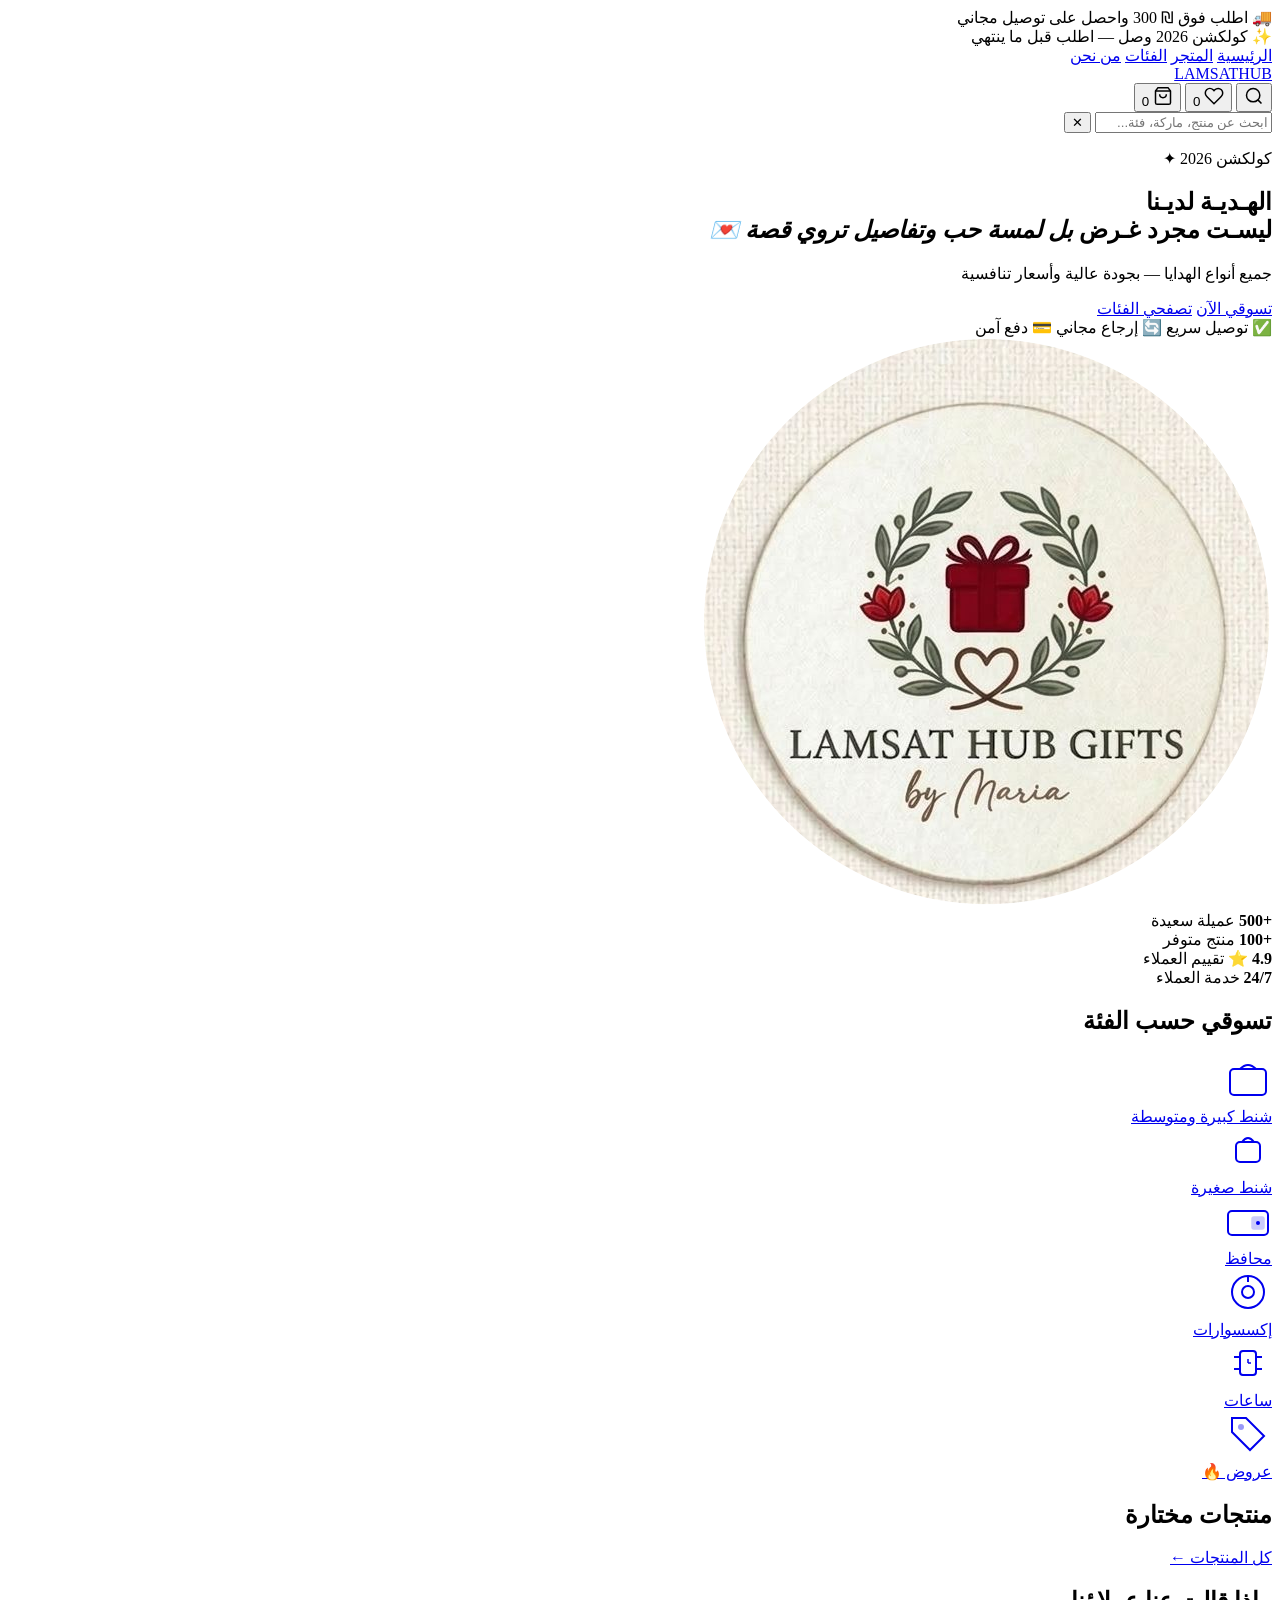
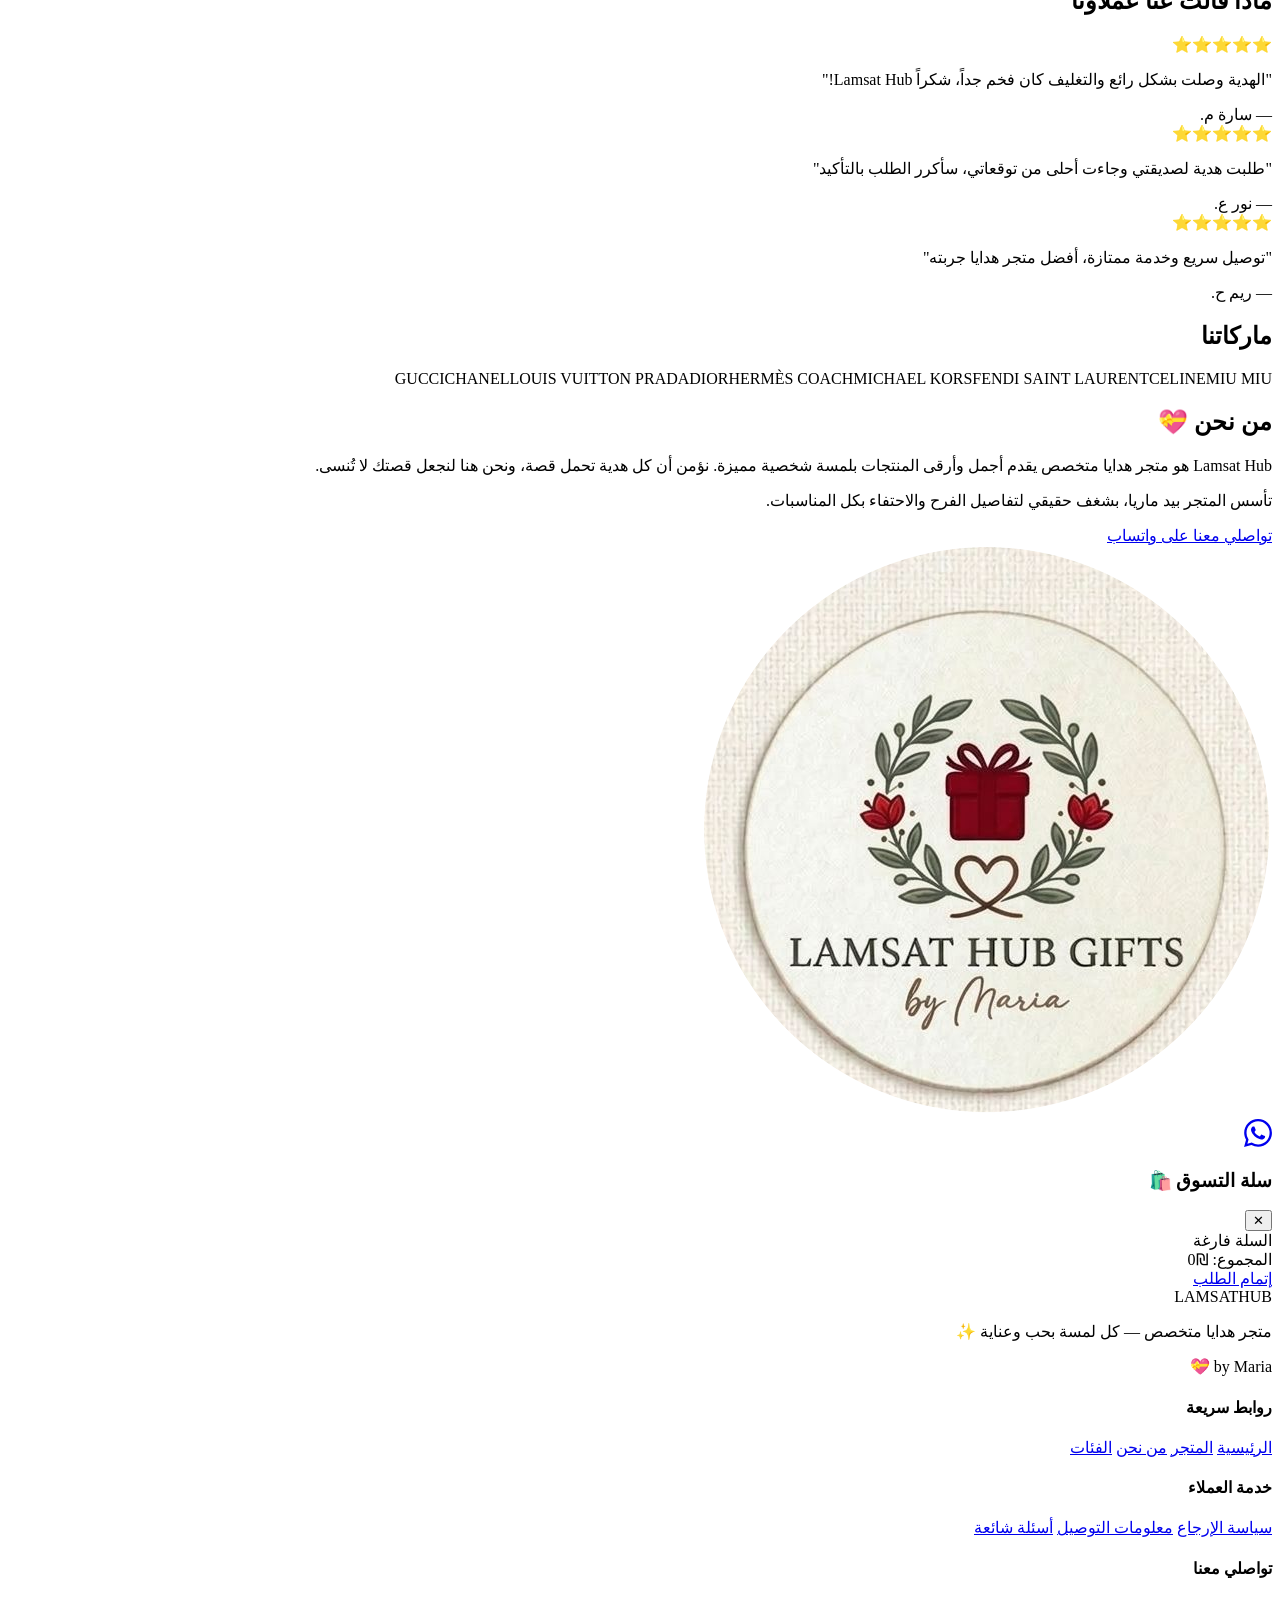
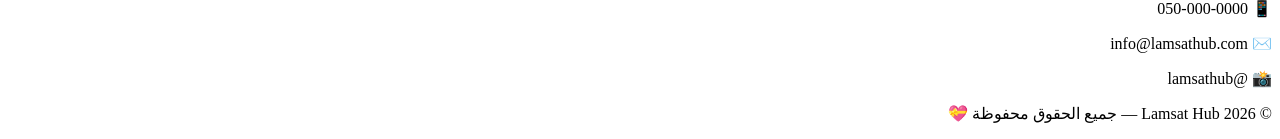
==== index.html @ 4d09ef7d "Add files via upload" ====
<!DOCTYPE html>
<html lang="ar" dir="rtl">
<head>
  <!-- ===== הגדרות בסיסיות ===== -->
  <meta charset="UTF-8" />
  <meta name="viewport" content="width=device-width, initial-scale=1.0"/>
  <title>Lamsat Hub — كل تفاصيل السعادة</title>

  <!-- ===== קישור לקובץ העיצוב הראשי ===== -->
  <link rel="stylesheet" href="css/style.css"/>

  <!-- ===== פונטים מגוגל: Cairo לערבית + Playfair Display לכותרות ===== -->
  <link rel="preconnect" href="https://fonts.googleapis.com"/>
  <link href="https://fonts.googleapis.com/css2?family=Playfair+Display:ital,wght@0,400;0,700;1,400&family=Cairo:wght@400;500;600;700;800&display=swap" rel="stylesheet"/>
</head>
<body>

<!-- ===== סרט הודעה עליון — מתחלף כל כמה שניות ===== -->
<div class="top_offer_bar" id="offerBar">
  <span id="offerText">🚚 اطلب فوق <bdi>300 ₪</bdi> واحصل على توصيل مجاني</span>
</div>

<!-- ===== כותרת עליונה נדבקת — נשארת למעלה בגלילה ===== -->
<header class="header">

  <!-- ===== סרט אדום תחת ה-top_offer_bar עם הודעה שיווקית ===== -->
  <div class="header-top">
    <span>✨ كولكشن 2026 وصل — اطلب قبل ما ينتهي</span>
  </div>

  <!-- ===== ניווט ראשי ===== -->
  <nav class="navbar">

    <!-- ===== קישורי ניווט — ימין ===== -->
    <div class="nav-right">
      <a href="#" class="nav-link">الرئيسية</a>
      <a href="pages/shop.html" class="nav-link">المتجر</a>
      <a href="#categories" class="nav-link">الفئات</a>
      <a href="#about" class="nav-link">من نحن</a>
    </div>

    <!-- ===== לוגו מרכזי ===== -->
    <div class="logo">
      <a href="index.html">LAMSAT<span>HUB</span></a>
    </div>

    <!-- ===== אייקונים — שמאל: חיפוש, מועדפים, עגלה ===== -->
    <div class="nav-left">

      <!-- כפתור חיפוש -->
      <button class="icon-btn" id="searchBtn" title="بحث">
        <svg width="20" height="20" fill="none" stroke="currentColor" stroke-width="1.8" viewBox="0 0 24 24">
          <circle cx="11" cy="11" r="8"/>
          <path d="m21 21-4.35-4.35"/>
        </svg>
      </button>

      <!-- כפתור מועדפים + תגית מספר -->
      <button class="icon-btn" id="wishlistBtn" title="المفضلة">
        <svg width="20" height="20" fill="none" stroke="currentColor" stroke-width="1.8" viewBox="0 0 24 24">
          <path d="M20.84 4.61a5.5 5.5 0 0 0-7.78 0L12 5.67l-1.06-1.06a5.5 5.5 0 0 0-7.78 7.78l1.06 1.06L12 21.23l7.78-7.78 1.06-1.06a5.5 5.5 0 0 0 0-7.78z"/>
        </svg>
        <span class="badge" id="wishlistCount">0</span>
      </button>

      <!-- כפתור עגלה + תגית מספר פריטים -->
      <button class="icon-btn" id="cartBtn" title="سلة التسوق">
        <svg width="20" height="20" fill="none" stroke="currentColor" stroke-width="1.8" viewBox="0 0 24 24">
          <path d="M6 2 3 6v14a2 2 0 0 0 2 2h14a2 2 0 0 0 2-2V6l-3-4z"/>
          <line x1="3" y1="6" x2="21" y2="6"/>
          <path d="M16 10a4 4 0 0 1-8 0"/>
        </svg>
        <span class="badge" id="cartCount">0</span>
      </button>
    </div>
  </nav>

  <!-- ===== שורת חיפוש — נפתחת בלחיצה על האייקון ===== -->
  <div class="search-bar" id="searchBar">
    <input type="text" placeholder="ابحث عن منتج، ماركة، فئة..." id="searchInput"/>
    <button id="searchClose">✕</button>
  </div>

</header>

<!-- ===== סקשן Hero — הבאנר הגדול בדף הבית ===== -->
<section class="hero">

  <!-- ===== רקע גרדיאנט דקורטיבי ===== -->
  <div class="hero-bg"></div>

  <!-- ===== תוכן טקסטואלי בצד ימין ===== -->
  <div class="hero-content">

    <!-- תת-כותרת קטנה מעל ===== -->
    <p class="hero-sub">كولكشن 2026 ✦</p>

    <!-- ===== כותרת ראשית גדולה ===== -->
    <h1 class="hero-title">
      الهـديـة لديـنا<br/>ليسـت مجرد غـرض
      <em>بل لمسة حب وتفاصيل تروي قصة 💌</em>
    </h1>

    <!-- ===== תיאור קצר ===== -->
    <p class="hero-desc">جميع أنواع الهدايا — بجودة عالية وأسعار تنافسية</p>

    <!-- ===== כפתורי פעולה ===== -->
    <div class="hero-btns">
      <a href="pages/shop.html" class="btn-primary">تسوقي الآن</a>
      <a href="#categories" class="btn-ghost">تصفحي الفئات</a>
    </div>

    <!-- ===== תגיות אמון מתחת לכפתורים ===== -->
    <div class="hero-trust">
      <span>✅ توصيل سريع</span>
      <span>🔄 إرجاع مجاني</span>
      <span>💳 دفع آمن</span>
    </div>
  </div>

  <!-- ===== תמונת לוגו בצד שמאל ===== -->
  <div class="hero-image">
    <div class="hero-img-placeholder">
      <!-- תמונת הלוגו — שים את הקובץ lamsat.jpg בתיקיית הבסיס -->
      <img src="lamsat.jpg" alt="Lamsat Hub Gifts" class="hero-logo-img"
           onerror="this.style.display='none'; this.nextElementSibling.style.display='flex'"/>
      <!-- גיבוי אם התמונה לא נמצאת -->
      <div class="hero-logo-fallback" style="display:none">
        <span>💝</span>
        <p>LAMSAT HUB</p>
      </div>
    </div>
  </div>

</section>

<!-- ===== סקשן סטטיסטיקות / אמון ===== -->
<section class="stats-bar">
  <div class="container">
    <div class="stats-grid">
      <div class="stat-item">
        <strong>+500</strong>
        <span>عميلة سعيدة</span>
      </div>
      <div class="stat-item">
        <strong>+100</strong>
        <span>منتج متوفر</span>
      </div>
      <div class="stat-item">
        <strong>4.9 ⭐</strong>
        <span>تقييم العملاء</span>
      </div>
      <div class="stat-item">
        <strong>24/7</strong>
        <span>خدمة العملاء</span>
      </div>
    </div>
  </div>
</section>

<!-- ===== סקשן קטגוריות ===== -->
<section class="categories" id="categories">
  <div class="container">
    <h2 class="section-title">تسوقي حسب الفئة</h2>
    <div class="categories-grid">

      <!-- קטגוריה: תיקים גדולים -->
      <a href="pages/shop.html?cat=big" class="cat-card">
        <div class="cat-icon">
          <svg width="48" height="48" fill="none" viewBox="0 0 48 48">
            <rect x="6" y="14" width="36" height="26" rx="4" stroke="currentColor" stroke-width="2"/>
            <path d="M16 14 Q24 6 32 14" stroke="currentColor" stroke-width="2" fill="none"/>
          </svg>
        </div>
        <span>شنط كبيرة ومتوسطة</span>
      </a>

      <!-- קטגוריה: תיקים קטנים -->
      <a href="pages/shop.html?cat=small" class="cat-card">
        <div class="cat-icon">
          <svg width="48" height="48" fill="none" viewBox="0 0 48 48">
            <rect x="12" y="16" width="24" height="20" rx="4" stroke="currentColor" stroke-width="2"/>
            <path d="M18 16 Q24 8 30 16" stroke="currentColor" stroke-width="2" fill="none"/>
          </svg>
        </div>
        <span>شنط صغيرة</span>
      </a>

      <!-- קטגוריה: ארנקים -->
      <a href="pages/shop.html?cat=wallet" class="cat-card">
        <div class="cat-icon">
          <svg width="48" height="48" fill="none" viewBox="0 0 48 48">
            <rect x="4" y="14" width="40" height="24" rx="4" stroke="currentColor" stroke-width="2"/>
            <rect x="28" y="20" width="12" height="12" rx="2" fill="currentColor" opacity="0.2" stroke="currentColor" stroke-width="1.5"/>
            <circle cx="34" cy="26" r="2" fill="currentColor"/>
          </svg>
        </div>
        <span>محافظ</span>
      </a>

      <!-- קטגוריה: אביזרים -->
      <a href="pages/shop.html?cat=accessories" class="cat-card">
        <div class="cat-icon">
          <svg width="48" height="48" fill="none" viewBox="0 0 48 48">
            <circle cx="24" cy="24" r="16" stroke="currentColor" stroke-width="2"/>
            <circle cx="24" cy="24" r="6" stroke="currentColor" stroke-width="2"/>
            <line x1="24" y1="8" x2="24" y2="14" stroke="currentColor" stroke-width="2"/>
          </svg>
        </div>
        <span>إكسسوارات</span>
      </a>

      <!-- קטגוריה: שעונים -->
      <a href="pages/shop.html?cat=watches" class="cat-card">
        <div class="cat-icon">
          <svg width="48" height="48" fill="none" viewBox="0 0 48 48">
            <rect x="16" y="12" width="16" height="24" rx="3" stroke="currentColor" stroke-width="2"/>
            <line x1="10" y1="18" x2="16" y2="18" stroke="currentColor" stroke-width="2"/>
            <line x1="10" y1="30" x2="16" y2="30" stroke="currentColor" stroke-width="2"/>
            <line x1="32" y1="18" x2="38" y2="18" stroke="currentColor" stroke-width="2"/>
            <line x1="32" y1="30" x2="38" y2="30" stroke="currentColor" stroke-width="2"/>
            <line x1="24" y1="20" x2="24" y2="24" stroke="currentColor" stroke-width="1.5"/>
            <line x1="24" y1="24" x2="27" y2="24" stroke="currentColor" stroke-width="1.5"/>
          </svg>
        </div>
        <span>ساعات</span>
      </a>

      <!-- קטגוריה: מבצעים — מודגשת בצבע שונה -->
      <a href="pages/shop.html?cat=sale" class="cat-card cat-sale">
        <div class="cat-icon">
          <svg width="48" height="48" fill="none" viewBox="0 0 48 48">
            <path d="M8 8h14l18 18-14 14L8 22V8z" stroke="currentColor" stroke-width="2"/>
            <circle cx="17" cy="17" r="3" fill="currentColor" opacity="0.4"/>
          </svg>
        </div>
        <span>عروض 🔥</span>
      </a>

    </div>
  </div>
</section>

<!-- ===== סקשן מוצרים נבחרים — נטען דינמית מ-js/data.js ===== -->
<section class="featured" id="featured">
  <div class="container">
    <div class="section-header">
      <h2 class="section-title">منتجات مختارة</h2>
      <a href="pages/shop.html" class="see-all">كل المنتجات ←</a>
    </div>
    <!-- ===== הגריד מתמלא אוטומטית מ-main.js ===== -->
    <div class="products-grid" id="featuredGrid"></div>
  </div>
</section>

<!-- ===== סקשן המלצות לקוחות ===== -->
<section class="testimonials">
  <div class="container">
    <h2 class="section-title">ماذا قالت عنا عملاؤنا</h2>
    <div class="testimonials-grid">

      <div class="testimonial-card">
        <div class="stars">⭐⭐⭐⭐⭐</div>
        <p>"الهدية وصلت بشكل رائع والتغليف كان فخم جداً، شكراً Lamsat Hub!"</p>
        <span class="reviewer">— سارة م.</span>
      </div>

      <div class="testimonial-card">
        <div class="stars">⭐⭐⭐⭐⭐</div>
        <p>"طلبت هدية لصديقتي وجاءت أحلى من توقعاتي، سأكرر الطلب بالتأكيد"</p>
        <span class="reviewer">— نور ع.</span>
      </div>

      <div class="testimonial-card">
        <div class="stars">⭐⭐⭐⭐⭐</div>
        <p>"توصيل سريع وخدمة ممتازة، أفضل متجر هدايا جربته"</p>
        <span class="reviewer">— ريم ح.</span>
      </div>

    </div>
  </div>
</section>

<!-- ===== סקשן מותגים — גלילה אוטומטית ===== -->
<section class="brands" id="brands">
  <div class="container">
    <h2 class="section-title">ماركاتنا</h2>
  </div>
  <!-- ===== הרצועה נגללת אוטומטית — מוכפלת ב-JS ===== -->
  <div class="brands-scroll">
    <span>GUCCI</span><span>CHANEL</span><span>LOUIS VUITTON</span>
    <span>PRADA</span><span>DIOR</span><span>HERMÈS</span>
    <span>COACH</span><span>MICHAEL KORS</span><span>FENDI</span>
    <span>SAINT LAURENT</span><span>CELINE</span><span>MIU MIU</span>
  </div>
</section>

<!-- ===== סקשן "מי אנחנו" ===== -->
<section class="about-strip" id="about">
  <div class="container">
    <div class="about-inner">
      <div class="about-text">
        <h2>من نحن 💝</h2>
        <p>Lamsat Hub هو متجر هدايا متخصص يقدم أجمل وأرقى المنتجات بلمسة شخصية مميزة. نؤمن أن كل هدية تحمل قصة، ونحن هنا لنجعل قصتك لا تُنسى.</p>
        <p>تأسس المتجر بيد ماريا، بشغف حقيقي لتفاصيل الفرح والاحتفاء بكل المناسبات.</p>
        <a href="https://wa.me/+972509982232" class="btn-primary" target="_blank">تواصلي معنا على واتساب</a>
      </div>
      <div class="about-img">
        <div class="about-img-circle">
          <img src="lamsat.jpg" alt="Lamsat Hub"
               onerror="this.style.display='none'; this.parentElement.innerHTML='<span style=\'font-size:80px\'>💝</span>'"/>
        </div>
      </div>
    </div>
  </div>
</section>

<!-- ===== כפתור וואטסאפ צף — נראה בכל הדפים ===== -->
<a href="https://wa.me/972?text=مرحباً%20،%20أنا%20مهتمة%20بمنتجاتكم%20وأريد%20الاستفسار%20عن%20بعض%20التفاصيل%20💝"   class="whatsapp-float" target="_blank" title="تواصلي معنا">
  <svg width="28" height="28" viewBox="0 0 24 24" fill="currentColor">
    <path d="M17.472 14.382c-.297-.149-1.758-.867-2.03-.967-.273-.099-.471-.148-.67.15-.197.297-.767.966-.94 1.164-.173.199-.347.223-.644.075-.297-.15-1.255-.463-2.39-1.475-.883-.788-1.48-1.761-1.653-2.059-.173-.297-.018-.458.13-.606.134-.133.298-.347.446-.52.149-.174.198-.298.298-.497.099-.198.05-.371-.025-.52-.075-.149-.669-1.612-.916-2.207-.242-.579-.487-.5-.669-.51-.173-.008-.371-.01-.57-.01-.198 0-.52.074-.792.372-.272.297-1.04 1.016-1.04 2.479 0 1.462 1.065 2.875 1.213 3.074.149.198 2.096 3.2 5.077 4.487.709.306 1.262.489 1.694.625.712.227 1.36.195 1.871.118.571-.085 1.758-.719 2.006-1.413.248-.694.248-1.289.173-1.413-.074-.124-.272-.198-.57-.347m-5.421 7.403h-.004a9.87 9.87 0 0 1-5.031-1.378l-.361-.214-3.741.982.998-3.648-.235-.374a9.86 9.86 0 0 1-1.51-5.26c.001-5.45 4.436-9.884 9.888-9.884 2.64 0 5.122 1.03 6.988 2.898a9.825 9.825 0 0 1 2.893 6.994c-.003 5.45-4.437 9.884-9.885 9.884m8.413-18.297A11.815 11.815 0 0 0 12.05 0C5.495 0 .16 5.335.157 11.892c0 2.096.547 4.142 1.588 5.945L.057 24l6.305-1.654a11.882 11.882 0 0 0 5.683 1.448h.005c6.554 0 11.89-5.335 11.893-11.893a11.821 11.821 0 0 0-3.48-8.413Z"/>
  </svg>
</a>

<!-- ===== עגלת קניות — Sidebar מהצד השמאלי ===== -->
<div class="cart-overlay" id="cartOverlay"></div>
<aside class="cart-sidebar" id="cartSidebar">
  <div class="cart-header">
    <h3>سلة التسوق 🛍️</h3>
    <button id="cartClose">✕</button>
  </div>
  <div class="cart-items" id="cartItems">
    <div class="cart-empty">السلة فارغة</div>
  </div>
  <div class="cart-footer">
    <div class="cart-total">
      <span>المجموع:</span>
      <span id="cartTotal">₪0</span>
    </div>
    <a href="pages/checkout.html" class="btn-primary full-width" id="checkoutBtn">إتمام الطلب</a>
  </div>
</aside>

<!-- ===== פוטר — חלק תחתון של האתר ===== -->
<footer class="footer">
  <div class="container">
    <div class="footer-grid">

      <!-- עמודה 1: לוגו ותיאור -->
      <div>
        <div class="footer-logo">LAMSAT<span>HUB</span></div>
        <p>متجر هدايا متخصص — كل لمسة بحب وعناية ✨</p>
        <p style="margin-top:8px">by Maria 💝</p>
      </div>

      <!-- עמודה 2: ניווט -->
      <div>
        <h4>روابط سريعة</h4>
        <a href="index.html">الرئيسية</a>
        <a href="pages/shop.html">المتجر</a>
        <a href="#about">من نحن</a>
        <a href="#categories">الفئات</a>
      </div>

      <!-- עמודה 3: שירות לקוחות -->
      <div>
        <h4>خدمة العملاء</h4>
        <a href="#">سياسة الإرجاع</a>
        <a href="#">معلومات التوصيل</a>
        <a href="#">أسئلة شائعة</a>
      </div>

      <!-- עמודה 4: פרטי קשר -->
      <div>
        <h4>تواصلي معنا</h4>
        <p>📱 050-000-0000</p>
        <p>✉️ info@lamsathub.com</p>
        <p>📸 @lamsathub</p>
      </div>

    </div>

    <!-- שורה תחתונה של הפוטר -->
    <div class="footer-bottom">
      <p>© 2026 Lamsat Hub — جميع الحقوق محفوظة 💝</p>
    </div>
  </div>
</footer>

<!-- ===== קבצי JavaScript ===== -->
<script src="js/data.js"></script>   <!-- נתוני המוצרים -->
<script src="js/cart.js"></script>   <!-- לוגיקת העגלה -->
<script src="js/main.js"></script>   <!-- לוגיקת דף הבית -->

<!-- ===== סקריפט החלפת הודעות ב-top_offer_bar ===== -->
<script>
  // הודעות שיתחלפו כל 4 שניות בסרט העליון
  const offers = [
    '🚚 اطلب فوق <bdi>300 ₪</bdi> واحصل على توصيل مجاني',
    '🔄 إرجاع مجاني خلال 14 يوم',
    '💳 دفع آمن ومضمون 100%',
    '🎁 تغليف هدايا فاخر مجاني مع كل طلب'
  ];
  let offerIdx = 0;
  setInterval(() => {
    offerIdx = (offerIdx + 1) % offers.length;
    const el = document.getElementById('offerText');
    el.style.opacity = '0';
    setTimeout(() => {
      el.innerHTML = offers[offerIdx];
      el.style.opacity = '1';
    }, 300);
  }, 4000);
</script>

</body>
</html>
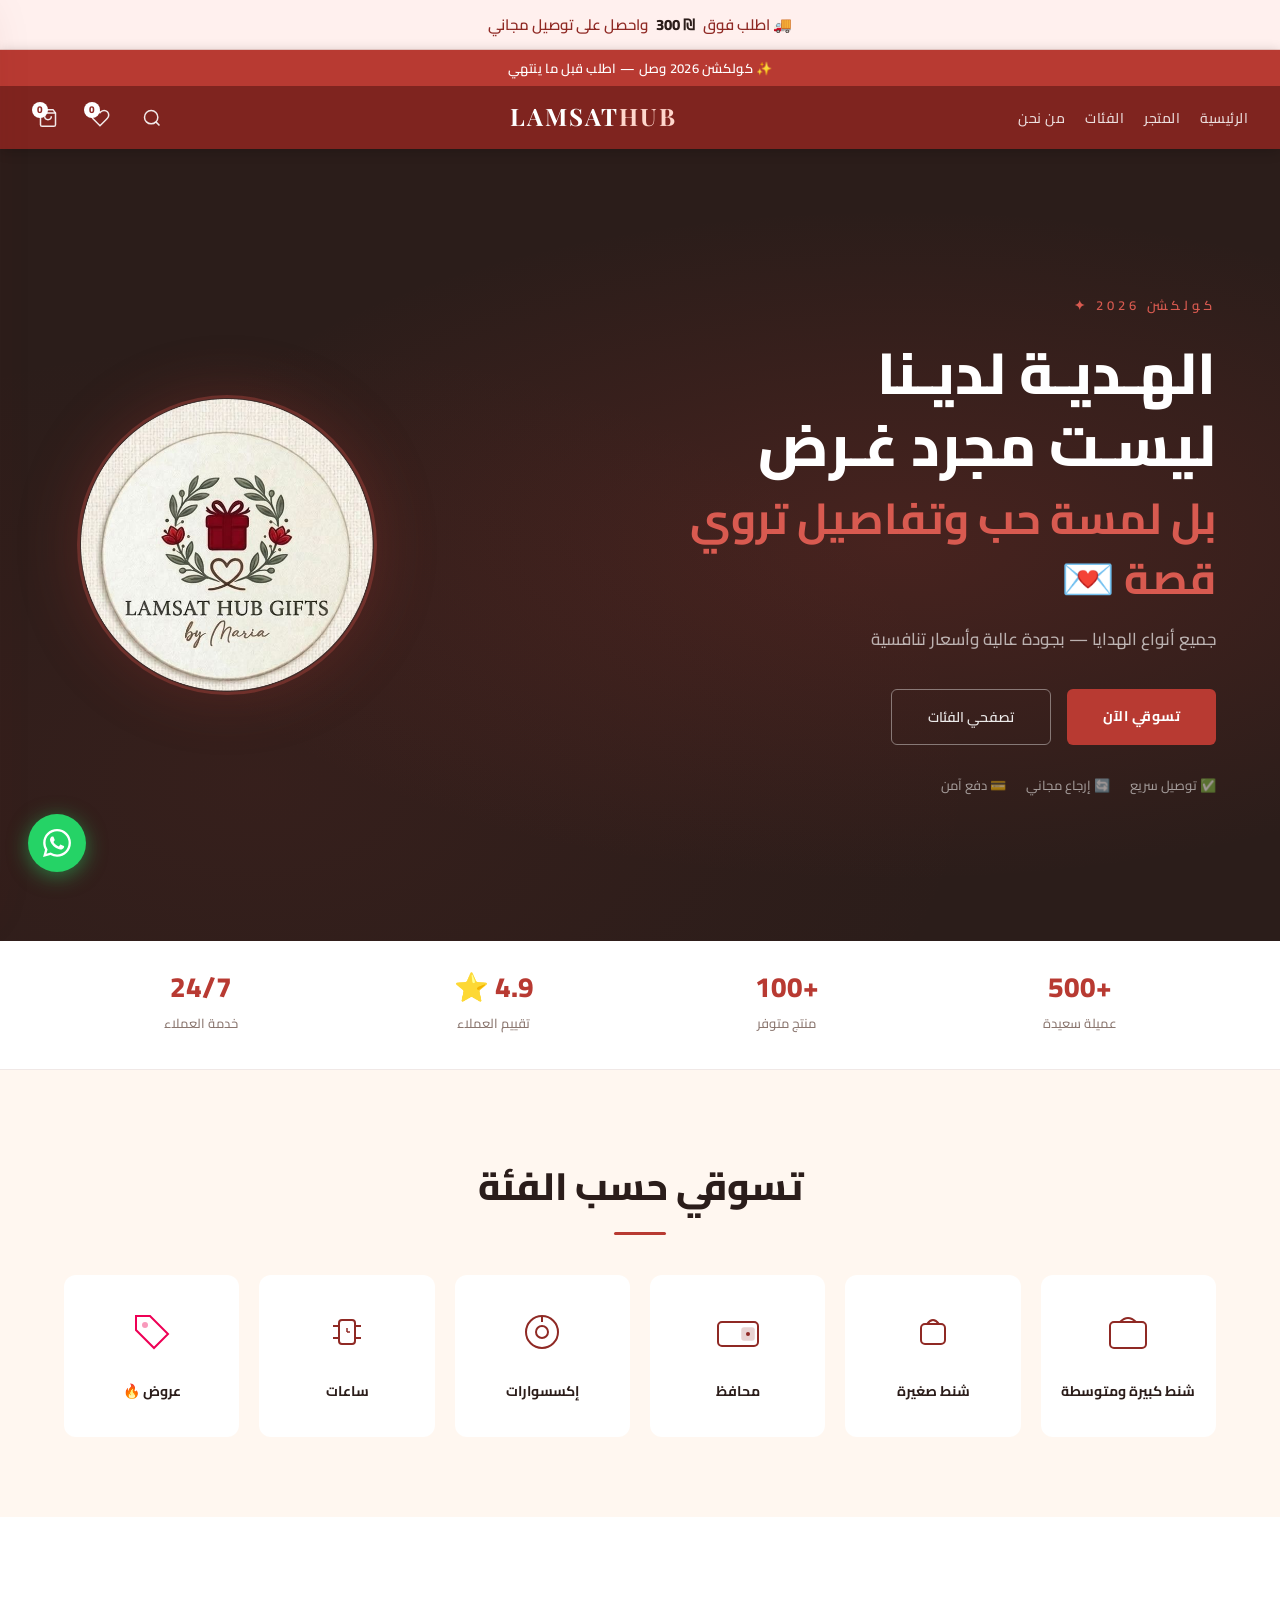
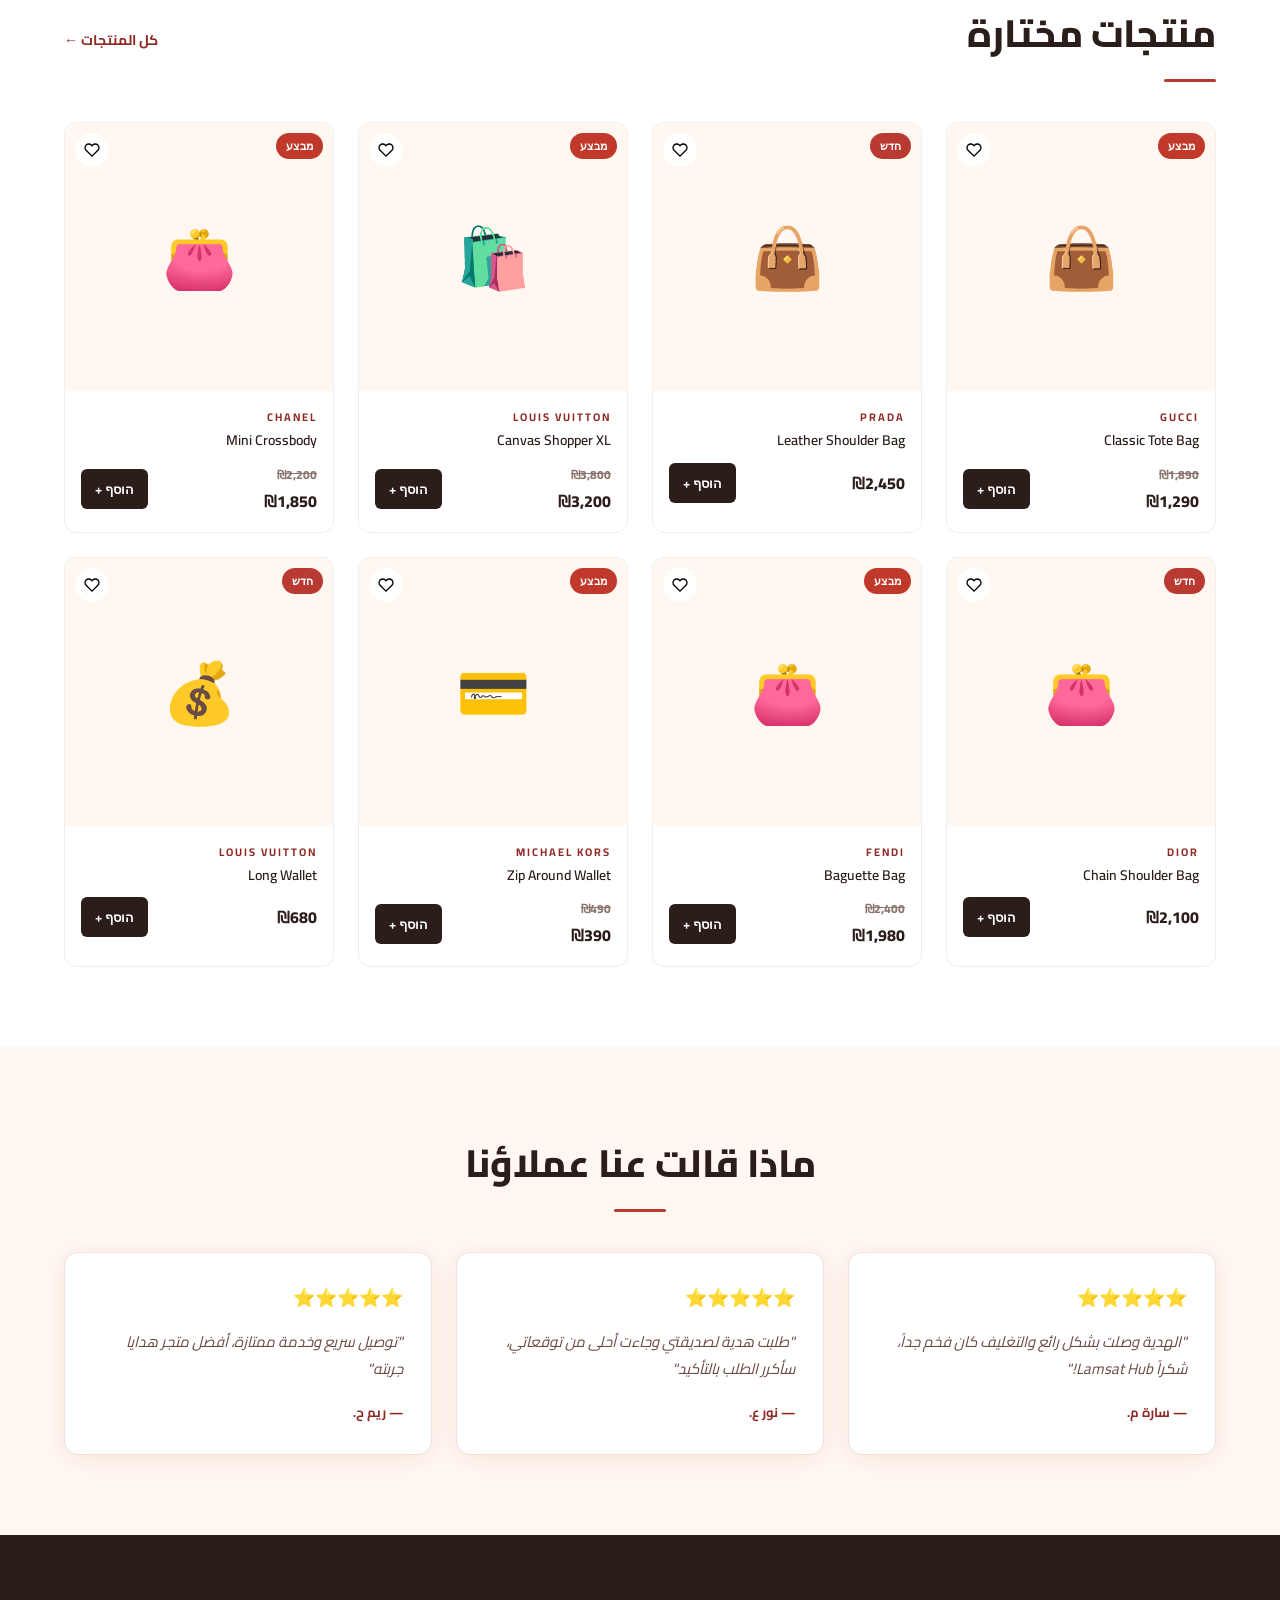
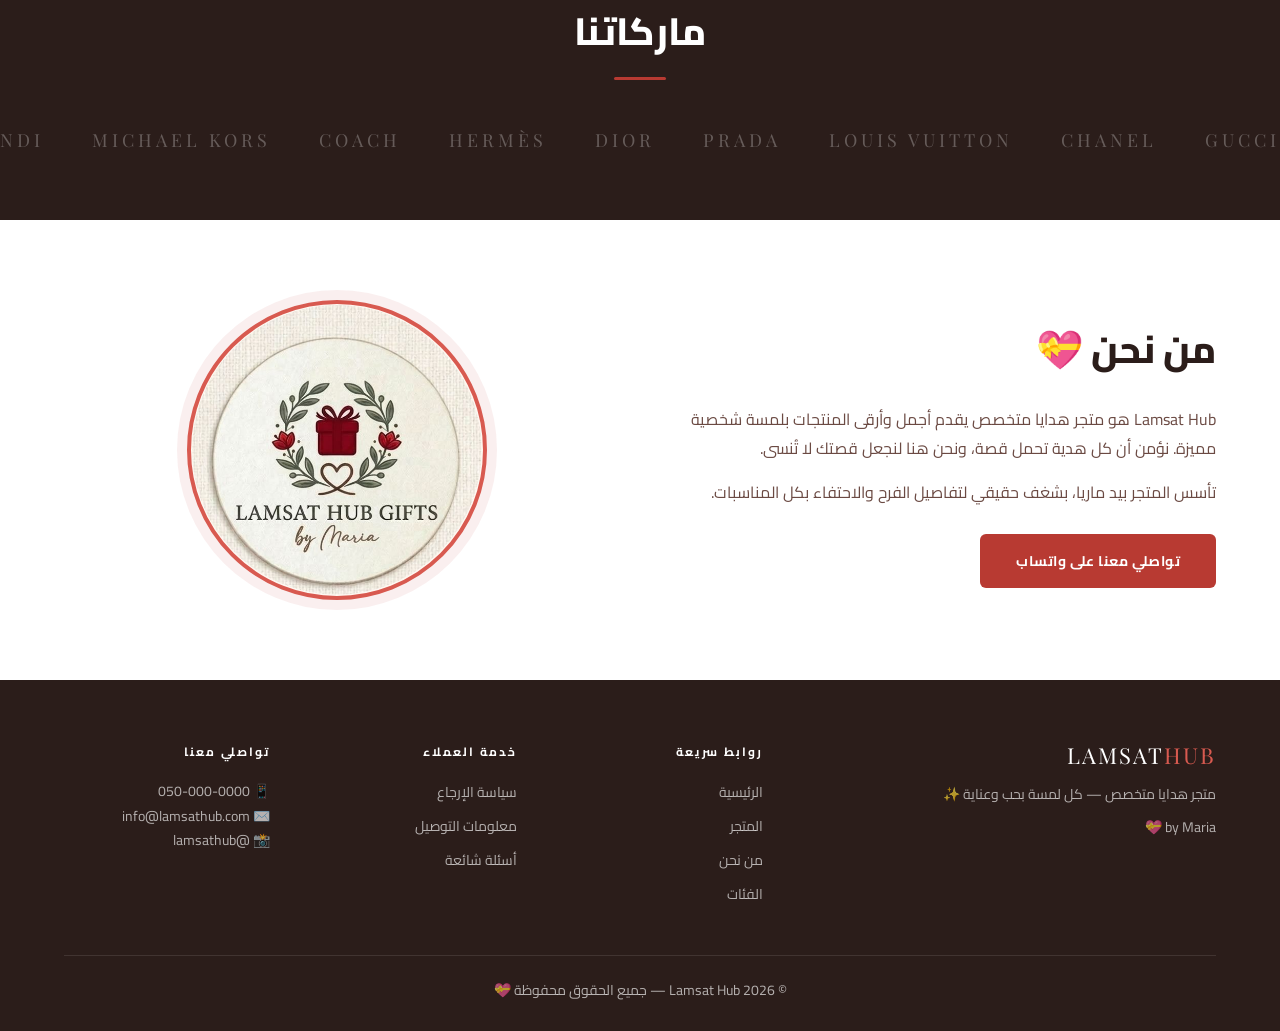
==== commit 28c381fc: "Update index.html" ====
--- a/index.html
+++ b/index.html
@@ -316,7 +316,8 @@
 </section>
 
 <!-- ===== כפתור וואטסאפ צף — נראה בכל הדפים ===== -->
-<a href="https://wa.me/972?text=مرحباً%20،%20أنا%20مهتمة%20بمنتجاتكم%20وأريد%20الاستفسار%20عن%20بعض%20التفاصيل%20💝"   class="whatsapp-float" target="_blank" title="تواصلي معنا">
+<a href="https://wa.me/972509982232?text=مرحباً%20أنا%20مهتمة%20بمنتجاتكم%20في%20Lamsat%20Hub%20وأريد%20الاستفسار%20عن%20بعض%20التفاصيل%20💝
+"   class="whatsapp-float" target="_blank" title="تواصلي معنا">
   <svg width="28" height="28" viewBox="0 0 24 24" fill="currentColor">
     <path d="M17.472 14.382c-.297-.149-1.758-.867-2.03-.967-.273-.099-.471-.148-.67.15-.197.297-.767.966-.94 1.164-.173.199-.347.223-.644.075-.297-.15-1.255-.463-2.39-1.475-.883-.788-1.48-1.761-1.653-2.059-.173-.297-.018-.458.13-.606.134-.133.298-.347.446-.52.149-.174.198-.298.298-.497.099-.198.05-.371-.025-.52-.075-.149-.669-1.612-.916-2.207-.242-.579-.487-.5-.669-.51-.173-.008-.371-.01-.57-.01-.198 0-.52.074-.792.372-.272.297-1.04 1.016-1.04 2.479 0 1.462 1.065 2.875 1.213 3.074.149.198 2.096 3.2 5.077 4.487.709.306 1.262.489 1.694.625.712.227 1.36.195 1.871.118.571-.085 1.758-.719 2.006-1.413.248-.694.248-1.289.173-1.413-.074-.124-.272-.198-.57-.347m-5.421 7.403h-.004a9.87 9.87 0 0 1-5.031-1.378l-.361-.214-3.741.982.998-3.648-.235-.374a9.86 9.86 0 0 1-1.51-5.26c.001-5.45 4.436-9.884 9.888-9.884 2.64 0 5.122 1.03 6.988 2.898a9.825 9.825 0 0 1 2.893 6.994c-.003 5.45-4.437 9.884-9.885 9.884m8.413-18.297A11.815 11.815 0 0 0 12.05 0C5.495 0 .16 5.335.157 11.892c0 2.096.547 4.142 1.588 5.945L.057 24l6.305-1.654a11.882 11.882 0 0 0 5.683 1.448h.005c6.554 0 11.89-5.335 11.893-11.893a11.821 11.821 0 0 0-3.48-8.413Z"/>
   </svg>
--- a/css/style.css
+++ b/css/style.css
@@ -0,0 +1,737 @@
+/* ===================================================
+   style.css — Lamsat Hub
+   כל העיצוב של האתר נמצא כאן
+   =================================================== */
+
+/* ===== משתנים גלובליים — שנה כאן כדי לשנות את כל הצבעים ===== */
+:root {
+  --red:        #b83a32;   /* צבע ראשי — אדום */
+  --red-light:  #d85a50;   /* אדום בהיר — hover */
+  --red-dark:   #8f2924;   /* אדום כהה */
+  --bg-dark:    #2b1d1a;   /* רקע כהה — Hero / Footer */
+  --bg-header:  #7f241f;   /* רקע Header */
+  --mid:        #6b4a43;   /* אמצעי */
+  --gray:       #8b7770;   /* אפור */
+  --light-gray: #fff7f0;   /* בז׳ בהיר — רקע סקשנים */
+  --white:      #ffffff;
+
+  --font-body:    'Cairo', sans-serif;       /* פונט ראשי — ערבית */
+  --font-display: 'Playfair Display', serif; /* פונט כותרות */
+  --radius: 6px;
+  --shadow:    0 4px 24px rgba(127,36,31,0.08);
+  --shadow-lg: 0 12px 48px rgba(127,36,31,0.15);
+}
+
+/* ===== ריסט בסיסי ===== */
+*, *::before, *::after { box-sizing: border-box; margin: 0; padding: 0; }
+html { scroll-behavior: smooth; }
+body {
+  font-family: var(--font-body);
+  background: var(--white);
+  color: var(--bg-dark);
+  direction: rtl;
+  overflow-x: hidden;
+}
+a { text-decoration: none; color: inherit; }
+img { max-width: 100%; display: block; }
+button { cursor: pointer; border: none; background: none; font-family: var(--font-body); }
+
+/* ===== קונטיינר מרכזי ===== */
+.container { max-width: 1200px; margin: 0 auto; padding: 0 24px; }
+
+/* ===================================================
+   TOP OFFER BAR — סרט עליון עם הודעות מתחלפות
+   =================================================== */
+.top_offer_bar {
+  width: 100%;
+  background: #fff0ee;
+  color: var(--red-dark);
+  text-align: center;
+  padding: 10px 16px;
+  font-size: 15px;
+  font-weight: 600;
+  direction: rtl;
+  border-bottom: 1px solid #f0d0cc;
+}
+.top_offer_bar span { display: inline-flex; align-items: center; gap: 8px; line-height: 1.4; }
+.top_offer_bar bdi  { font-weight: 800; color: var(--bg-dark); }
+#offerText { transition: opacity 0.3s ease; }
+
+/* ===================================================
+   HEADER — כותרת עליונה נדבקת
+   =================================================== */
+.header {
+  position: sticky;
+  top: 0;
+  z-index: 100;
+  background: var(--bg-header);
+  box-shadow: 0 2px 12px rgba(0,0,0,0.2);
+}
+
+/* סרט הודעה שיווקית אדום בתוך ה-Header */
+.header-top {
+  background: var(--red);
+  color: var(--white);
+  text-align: center;
+  padding: 6px;
+  font-size: 13px;
+  font-weight: 600;
+  letter-spacing: 0.3px;
+}
+
+/* ===== ניווט ===== */
+.navbar {
+  display: flex;
+  align-items: center;
+  justify-content: space-between;
+  padding: 14px 32px;
+  gap: 16px;
+}
+
+/* לוגו */
+.logo a {
+  font-family: var(--font-display);
+  font-size: 24px;
+  font-weight: 700;
+  color: var(--white);
+  letter-spacing: 2px;
+  white-space: nowrap;
+}
+.logo span { color: #ffd6cc; }
+
+/* קישורי ניווט */
+.nav-right, .nav-left { display: flex; align-items: center; gap: 20px; }
+.nav-link {
+  color: rgba(255,255,255,0.85);
+  font-size: 14px;
+  font-weight: 500;
+  letter-spacing: 0.5px;
+  transition: color 0.2s;
+  white-space: nowrap;
+}
+.nav-link:hover { color: #ffd6cc; }
+
+/* כפתורי אייקון */
+.icon-btn {
+  position: relative;
+  color: rgba(255,255,255,0.9);
+  padding: 6px;
+  transition: color 0.2s;
+  display: flex;
+  align-items: center;
+  justify-content: center;
+}
+.icon-btn:hover { color: #ffd6cc; }
+
+/* תגית מספר על האייקונים */
+.badge {
+  position: absolute;
+  top: 0; left: 0;
+  background: var(--white);
+  color: var(--red-dark);
+  font-size: 10px;
+  font-weight: 800;
+  width: 16px; height: 16px;
+  border-radius: 50%;
+  display: flex; align-items: center; justify-content: center;
+  line-height: 1;
+}
+
+/* שורת חיפוש — נפתחת / נסגרת */
+.search-bar {
+  display: none;
+  padding: 10px 32px;
+  background: var(--bg-dark);
+  gap: 12px;
+  align-items: center;
+}
+.search-bar.open { display: flex; }
+.search-bar input {
+  flex: 1;
+  background: rgba(255,255,255,0.1);
+  border: 1px solid rgba(255,255,255,0.2);
+  border-radius: var(--radius);
+  padding: 10px 16px;
+  color: var(--white);
+  font-size: 14px;
+  font-family: var(--font-body);
+  outline: none;
+}
+.search-bar input::placeholder { color: var(--gray); }
+#searchClose { color: rgba(255,255,255,0.6); font-size: 18px; }
+#searchClose:hover { color: var(--white); }
+
+/* ===================================================
+   HERO — הבאנר הגדול בדף הבית
+   =================================================== */
+.hero {
+  min-height: 88vh;
+  background: var(--bg-dark);
+  display: flex;
+  align-items: center;
+  position: relative;
+  overflow: hidden;
+}
+
+/* גרדיאנט רקע דקורטיבי */
+.hero-bg {
+  position: absolute;
+  inset: 0;
+  background:
+    radial-gradient(ellipse at 70% 50%, rgba(184,58,50,0.2) 0%, transparent 60%),
+    radial-gradient(ellipse at 20% 80%, rgba(184,58,50,0.08) 0%, transparent 50%);
+  pointer-events: none;
+}
+
+/* תוכן טקסט — צד ימין */
+.hero-content {
+  position: relative;
+  z-index: 2;
+  padding: 80px 64px;
+  max-width: 58%;
+}
+
+/* תת-כותרת קטנה */
+.hero-sub {
+  color: var(--red-light);
+  font-size: 13px;
+  letter-spacing: 4px;
+  text-transform: uppercase;
+  margin-bottom: 20px;
+  font-weight: 600;
+}
+
+/* כותרת ראשית */
+.hero-title {
+  font-family: var(--font-body);
+  font-size: clamp(32px, 4.5vw, 68px);
+  font-weight: 800;
+  color: var(--white);
+  line-height: 1.25;
+  margin-bottom: 16px;
+}
+/* החלק הנטוי בכותרת */
+.hero-title em {
+  display: block;
+  margin-top: 8px;
+  color: var(--red-light);
+  font-style: normal;
+  font-weight: 700;
+  font-size: 0.75em;
+  line-height: 1.4;
+}
+
+/* תיאור */
+.hero-desc {
+  color: rgba(255,255,255,0.65);
+  font-size: 17px;
+  font-weight: 500;
+  margin-bottom: 36px;
+  line-height: 1.6;
+}
+
+/* כפתורים */
+.hero-btns { display: flex; gap: 16px; flex-wrap: wrap; }
+
+/* תגיות אמון */
+.hero-trust {
+  display: flex;
+  gap: 20px;
+  margin-top: 28px;
+  flex-wrap: wrap;
+}
+.hero-trust span {
+  font-size: 13px;
+  color: rgba(255,255,255,0.55);
+  font-weight: 500;
+}
+
+/* תמונת לוגו בצד שמאל */
+.hero-image {
+  position: absolute;
+  left: 6%;
+  top: 50%;
+  transform: translateY(-50%);
+  z-index: 1;
+}
+.hero-img-placeholder {
+  width: 300px;
+  height: 300px;
+  border-radius: 50%;
+  overflow: hidden;
+  border: 3px solid rgba(184,58,50,0.4);
+  box-shadow: 0 0 60px rgba(184,58,50,0.25);
+  background: rgba(255,255,255,0.05);
+  display: flex;
+  align-items: center;
+  justify-content: center;
+}
+.hero-logo-img {
+  width: 100%;
+  height: 100%;
+  object-fit: cover;
+}
+.hero-logo-fallback {
+  display: flex;
+  flex-direction: column;
+  align-items: center;
+  gap: 8px;
+}
+.hero-logo-fallback span { font-size: 72px; }
+.hero-logo-fallback p {
+  font-family: var(--font-display);
+  color: var(--red-light);
+  font-size: 16px;
+  letter-spacing: 3px;
+}
+
+/* ===== כפתורים גלובליים ===== */
+.btn-primary {
+  display: inline-block;
+  background: var(--red);
+  color: var(--white);
+  padding: 14px 36px;
+  font-size: 14px;
+  font-weight: 700;
+  letter-spacing: 0.5px;
+  border-radius: var(--radius);
+  transition: background 0.2s, transform 0.15s;
+  border: none;
+  cursor: pointer;
+  font-family: var(--font-body);
+  text-align: center;
+}
+.btn-primary:hover { background: var(--red-dark); transform: translateY(-2px); color: var(--white); }
+
+.btn-ghost {
+  display: inline-block;
+  border: 1.5px solid rgba(255,255,255,0.4);
+  color: rgba(255,255,255,0.9);
+  padding: 14px 36px;
+  font-size: 14px;
+  font-weight: 600;
+  border-radius: var(--radius);
+  transition: border-color 0.2s, color 0.2s;
+  font-family: var(--font-body);
+}
+.btn-ghost:hover { border-color: var(--red-light); color: var(--red-light); }
+
+/* ===================================================
+   STATS BAR — סרט סטטיסטיקות
+   =================================================== */
+.stats-bar {
+  background: var(--white);
+  border-bottom: 1px solid #f0e8e6;
+  padding: 32px 0;
+}
+.stats-grid {
+  display: grid;
+  grid-template-columns: repeat(4, 1fr);
+  gap: 20px;
+  text-align: center;
+}
+.stat-item strong {
+  display: block;
+  font-size: 28px;
+  font-weight: 800;
+  color: var(--red);
+  line-height: 1;
+  margin-bottom: 6px;
+}
+.stat-item span { font-size: 13px; color: var(--gray); font-weight: 500; }
+
+/* ===================================================
+   SECTION TITLES — כותרות סקשנים
+   =================================================== */
+.section-title {
+  font-family: var(--font-body);
+  font-size: clamp(24px, 3vw, 38px);
+  font-weight: 800;
+  color: var(--bg-dark);
+  margin-bottom: 40px;
+  text-align: center;
+}
+/* קו דקורטיבי מתחת לכותרת */
+.section-title::after {
+  content: '';
+  display: block;
+  width: 52px;
+  height: 3px;
+  background: var(--red);
+  border-radius: 2px;
+  margin: 10px auto 0;
+}
+
+/* ===================================================
+   CATEGORIES — קטגוריות
+   =================================================== */
+.categories { padding: 80px 0; background: var(--light-gray); }
+.categories-grid {
+  display: grid;
+  grid-template-columns: repeat(auto-fit, minmax(160px, 1fr));
+  gap: 20px;
+}
+.cat-card {
+  display: flex;
+  flex-direction: column;
+  align-items: center;
+  gap: 14px;
+  padding: 32px 16px;
+  background: var(--white);
+  border-radius: 12px;
+  border: 1.5px solid transparent;
+  transition: all 0.25s;
+  text-align: center;
+  font-size: 14px;
+  font-weight: 700;
+  color: var(--bg-dark);
+}
+.cat-card:hover {
+  border-color: var(--red);
+  box-shadow: var(--shadow);
+  transform: translateY(-5px);
+}
+.cat-icon { color: var(--red-dark); }
+.cat-sale .cat-icon { color: #e05; }
+
+/* ===================================================
+   PRODUCTS — מוצרים
+   =================================================== */
+.featured { padding: 80px 0; }
+.section-header {
+  display: flex;
+  justify-content: space-between;
+  align-items: center;
+  margin-bottom: 40px;
+}
+.section-header .section-title { margin-bottom: 0; text-align: right; }
+.section-header .section-title::after { margin-right: 0; margin-left: auto; }
+.see-all { color: var(--red-dark); font-size: 14px; font-weight: 700; transition: color 0.2s; white-space: nowrap; }
+.see-all:hover { color: var(--red); }
+
+.products-grid {
+  display: grid;
+  grid-template-columns: repeat(auto-fill, minmax(220px, 1fr));
+  gap: 24px;
+}
+.product-card {
+  border: 1px solid #eee;
+  border-radius: 12px;
+  overflow: hidden;
+  transition: all 0.25s;
+  background: var(--white);
+  position: relative;
+}
+.product-card:hover { box-shadow: var(--shadow-lg); transform: translateY(-5px); }
+
+/* תמונת מוצר */
+.product-img {
+  width: 100%;
+  aspect-ratio: 1;
+  background: var(--light-gray);
+  display: flex; align-items: center; justify-content: center;
+  position: relative;
+  overflow: hidden;
+}
+.product-img img { width: 100%; height: 100%; object-fit: cover; }
+.product-img .img-placeholder {
+  width: 100%; height: 100%;
+  display: flex; align-items: center; justify-content: center;
+  font-size: 60px;
+}
+
+/* תגיות מוצר */
+.product-badge {
+  position: absolute; top: 10px; right: 10px;
+  background: var(--red);
+  color: var(--white);
+  font-size: 11px; font-weight: 700;
+  padding: 3px 10px;
+  border-radius: 20px;
+  text-transform: uppercase;
+}
+.product-badge.sale { background: #c0392b; }
+
+/* כפתור מועדפים */
+.product-wish {
+  position: absolute; top: 10px; left: 10px;
+  background: rgba(255,255,255,0.92);
+  border-radius: 50%;
+  width: 34px; height: 34px;
+  display: flex; align-items: center; justify-content: center;
+  cursor: pointer; transition: all 0.2s;
+  backdrop-filter: blur(4px);
+  border: none;
+}
+.product-wish:hover { transform: scale(1.15); }
+.product-wish.active svg { fill: var(--red); stroke: var(--red); }
+
+/* פרטי מוצר */
+.product-info { padding: 16px; }
+.product-brand { font-size: 11px; color: var(--red-dark); letter-spacing: 2px; text-transform: uppercase; font-weight: 700; margin-bottom: 4px; }
+.product-name { font-size: 14px; font-weight: 600; color: var(--bg-dark); margin-bottom: 12px; line-height: 1.4; }
+.product-bottom { display: flex; justify-content: space-between; align-items: center; gap: 8px; }
+.product-price { font-size: 16px; font-weight: 800; color: var(--bg-dark); }
+.product-price .old-price { font-size: 12px; color: var(--gray); text-decoration: line-through; display: block; }
+
+/* כפתור הוספה לעגלה */
+.add-to-cart {
+  background: var(--bg-dark);
+  color: var(--white);
+  padding: 8px 14px;
+  border-radius: var(--radius);
+  font-size: 13px; font-weight: 700;
+  font-family: var(--font-body);
+  transition: background 0.2s;
+  white-space: nowrap;
+  border: none;
+  cursor: pointer;
+}
+.add-to-cart:hover { background: var(--red); }
+
+/* ===================================================
+   TESTIMONIALS — המלצות לקוחות
+   =================================================== */
+.testimonials { padding: 80px 0; background: var(--light-gray); }
+.testimonials-grid {
+  display: grid;
+  grid-template-columns: repeat(auto-fit, minmax(260px, 1fr));
+  gap: 24px;
+}
+.testimonial-card {
+  background: var(--white);
+  padding: 28px;
+  border-radius: 14px;
+  border: 1px solid #f0e0de;
+  box-shadow: var(--shadow);
+  transition: transform 0.2s;
+}
+.testimonial-card:hover { transform: translateY(-4px); }
+.testimonial-card .stars { font-size: 18px; margin-bottom: 14px; }
+.testimonial-card p { font-size: 15px; color: var(--mid); line-height: 1.8; margin-bottom: 14px; font-style: italic; }
+.testimonial-card .reviewer { font-size: 13px; color: var(--red-dark); font-weight: 700; }
+
+/* ===================================================
+   BRANDS — רצועת מותגים נגללת
+   =================================================== */
+.brands { padding: 60px 0; background: var(--bg-dark); overflow: hidden; }
+.brands .section-title { color: var(--white); }
+.brands .section-title::after { background: var(--red); }
+.brands-scroll {
+  display: flex;
+  gap: 48px;
+  animation: scrollBrands 22s linear infinite;
+  white-space: nowrap;
+  width: max-content;
+  padding: 8px 0;
+}
+.brands-scroll span {
+  font-family: var(--font-display);
+  font-size: 18px;
+  color: rgba(255,255,255,0.28);
+  letter-spacing: 4px;
+  transition: color 0.2s;
+  cursor: default;
+}
+.brands-scroll span:hover { color: var(--red-light); }
+@keyframes scrollBrands {
+  0%   { transform: translateX(0); }
+  100% { transform: translateX(-50%); }
+}
+
+/* ===================================================
+   ABOUT — מי אנחנו
+   =================================================== */
+.about-strip { padding: 80px 0; background: var(--white); }
+.about-inner {
+  display: grid;
+  grid-template-columns: 1fr 1fr;
+  gap: 60px;
+  align-items: center;
+}
+.about-text h2 {
+  font-size: clamp(26px, 3vw, 38px);
+  font-weight: 800;
+  color: var(--bg-dark);
+  margin-bottom: 20px;
+}
+.about-text p { font-size: 16px; color: var(--mid); line-height: 1.85; margin-bottom: 14px; }
+.about-text .btn-primary { margin-top: 12px; }
+.about-img-circle {
+  width: 300px; height: 300px;
+  border-radius: 50%;
+  overflow: hidden;
+  border: 4px solid var(--red-light);
+  box-shadow: 0 0 0 10px rgba(184,58,50,0.08);
+  margin: 0 auto;
+  display: flex; align-items: center; justify-content: center;
+  background: var(--light-gray);
+}
+.about-img-circle img { width: 100%; height: 100%; object-fit: cover; }
+
+/* ===================================================
+   WHATSAPP — כפתור צף
+   =================================================== */
+.whatsapp-float {
+  position: fixed;
+  bottom: 28px; left: 28px;
+  z-index: 999;
+  background: #25d366;
+  color: white;
+  width: 58px; height: 58px;
+  border-radius: 50%;
+  display: flex; align-items: center; justify-content: center;
+  box-shadow: 0 4px 20px rgba(37,211,102,0.5);
+  transition: transform 0.2s;
+  animation: waPulse 3s ease-in-out infinite;
+}
+.whatsapp-float:hover { transform: scale(1.12); }
+@keyframes waPulse {
+  0%, 100% { box-shadow: 0 4px 20px rgba(37,211,102,0.4); }
+  50%       { box-shadow: 0 4px 36px rgba(37,211,102,0.7); }
+}
+
+/* ===================================================
+   CART SIDEBAR — עגלת קניות
+   =================================================== */
+.cart-overlay {
+  display: none;
+  position: fixed; inset: 0; z-index: 200;
+  background: rgba(0,0,0,0.5);
+  backdrop-filter: blur(3px);
+}
+.cart-overlay.open { display: block; }
+.cart-sidebar {
+  position: fixed;
+  top: 0; left: -440px;
+  width: 420px; max-width: 96vw;
+  height: 100vh;
+  background: var(--white);
+  z-index: 201;
+  transition: left 0.35s cubic-bezier(0.4,0,0.2,1);
+  display: flex; flex-direction: column;
+  box-shadow: var(--shadow-lg);
+}
+.cart-sidebar.open { left: 0; }
+.cart-header { display: flex; justify-content: space-between; align-items: center; padding: 22px 26px; border-bottom: 1px solid #eee; }
+.cart-header h3 { font-size: 18px; font-weight: 700; }
+#cartClose { font-size: 20px; color: var(--gray); }
+#cartClose:hover { color: var(--bg-dark); }
+.cart-items { flex: 1; overflow-y: auto; padding: 18px 26px; }
+.cart-empty { text-align: center; color: var(--gray); padding: 60px 0; font-size: 15px; }
+.cart-item { display: flex; gap: 14px; padding: 14px 0; border-bottom: 1px solid #f5f0ee; }
+.cart-item-img { width: 70px; height: 70px; background: var(--light-gray); border-radius: var(--radius); display: flex; align-items: center; justify-content: center; font-size: 26px; flex-shrink: 0; }
+.cart-item-info { flex: 1; }
+.cart-item-brand { font-size: 10px; color: var(--red-dark); letter-spacing: 1px; text-transform: uppercase; font-weight: 700; }
+.cart-item-name { font-size: 13px; font-weight: 600; margin: 2px 0 8px; }
+.cart-item-bottom { display: flex; justify-content: space-between; align-items: center; }
+.cart-item-price { font-weight: 700; font-size: 14px; }
+.cart-item-remove { color: var(--gray); font-size: 16px; cursor: pointer; border: none; background: none; }
+.cart-item-remove:hover { color: var(--red); }
+.cart-item-qty { display: flex; align-items: center; gap: 8px; }
+.cart-item-qty button { width: 24px; height: 24px; border: 1px solid #ddd; border-radius: 3px; font-size: 14px; display: flex; align-items: center; justify-content: center; cursor: pointer; background: none; }
+.cart-item-qty span { font-size: 14px; min-width: 20px; text-align: center; font-weight: 700; }
+.cart-footer { padding: 20px 26px; border-top: 1px solid #eee; }
+.cart-total { display: flex; justify-content: space-between; font-size: 17px; font-weight: 800; margin-bottom: 16px; }
+.full-width { width: 100%; text-align: center; display: block; }
+
+/* ===================================================
+   FOOTER — פוטר
+   =================================================== */
+.footer { background: var(--bg-dark); color: rgba(255,255,255,0.65); padding: 60px 0 28px; }
+.footer-logo { font-family: var(--font-display); font-size: 22px; color: var(--white); margin-bottom: 12px; letter-spacing: 2px; }
+.footer-logo span { color: var(--red-light); }
+.footer p { font-size: 14px; line-height: 1.75; }
+.footer-grid { display: grid; grid-template-columns: 2fr 1fr 1fr 1fr; gap: 40px; margin-bottom: 40px; }
+.footer h4 { color: var(--white); font-size: 12px; letter-spacing: 2px; text-transform: uppercase; margin-bottom: 16px; font-weight: 700; }
+.footer a { display: block; margin-bottom: 8px; font-size: 14px; transition: color 0.2s; }
+.footer a:hover { color: var(--red-light); }
+.footer-bottom { border-top: 1px solid rgba(255,255,255,0.1); padding-top: 22px; text-align: center; font-size: 13px; }
+
+/* ===================================================
+   TOAST — הודעת פעולה קצרה
+   =================================================== */
+.toast {
+  position: fixed; bottom: 32px; right: 32px; z-index: 9999;
+  background: var(--bg-dark); color: var(--white);
+  padding: 14px 22px; border-radius: 8px;
+  font-size: 14px; font-weight: 600;
+  box-shadow: var(--shadow-lg);
+  transform: translateY(16px); opacity: 0;
+  transition: all 0.3s; pointer-events: none;
+}
+.toast.show { transform: translateY(0); opacity: 1; }
+.toast.gold { border-right: 3px solid var(--red); }
+
+/* ===================================================
+   SHOP PAGE — עמוד החנות
+   =================================================== */
+.shop-header { padding: 40px 0 0; }
+.shop-title { font-size: 34px; font-weight: 800; margin-bottom: 6px; }
+.shop-sub { color: var(--gray); font-size: 15px; }
+.filters { display: flex; gap: 10px; flex-wrap: wrap; padding: 24px 0 16px; }
+.filter-btn {
+  padding: 8px 18px; border: 1.5px solid #ddd; border-radius: 20px;
+  font-size: 13px; font-weight: 600; color: var(--bg-dark);
+  transition: all 0.2s; font-family: var(--font-body); background: var(--white); cursor: pointer;
+}
+.filter-btn:hover, .filter-btn.active { background: var(--red); color: var(--white); border-color: var(--red); }
+.sort-bar { display: flex; justify-content: space-between; align-items: center; padding: 14px 0; border-top: 1px solid #eee; margin-bottom: 28px; }
+.sort-bar span { font-size: 14px; color: var(--gray); }
+.sort-bar select { border: 1px solid #ddd; border-radius: 4px; padding: 6px 12px; font-size: 13px; font-family: var(--font-body); outline: none; }
+
+/* ===================================================
+   CHECKOUT PAGE — עמוד תשלום
+   =================================================== */
+.checkout-section { padding: 60px 0; min-height: 70vh; }
+.checkout-grid { display: grid; grid-template-columns: 1fr 360px; gap: 40px; }
+.form-title { font-size: 22px; font-weight: 800; margin-bottom: 24px; padding-bottom: 14px; border-bottom: 1px solid #eee; }
+.form-group { margin-bottom: 18px; }
+.form-group label { display: block; font-size: 12px; font-weight: 700; margin-bottom: 6px; text-transform: uppercase; letter-spacing: 0.5px; }
+.form-group input, .form-group select { width: 100%; border: 1.5px solid #ddd; border-radius: var(--radius); padding: 11px 14px; font-size: 14px; font-family: var(--font-body); transition: border-color 0.2s; outline: none; }
+.form-group input:focus, .form-group select:focus { border-color: var(--red); }
+.form-row { display: grid; grid-template-columns: 1fr 1fr; gap: 14px; }
+.order-summary { background: var(--light-gray); padding: 26px; border-radius: 12px; height: fit-content; position: sticky; top: 100px; }
+.order-summary h3 { font-size: 18px; font-weight: 800; margin-bottom: 18px; }
+.summary-item { display: flex; justify-content: space-between; padding: 9px 0; border-bottom: 1px solid #e8e0de; font-size: 14px; }
+.summary-total { display: flex; justify-content: space-between; padding: 14px 0 0; font-size: 16px; font-weight: 800; }
+.pay-methods { display: flex; gap: 10px; margin: 18px 0 14px; }
+.pay-method { flex: 1; border: 2px solid #ddd; border-radius: 8px; padding: 12px; text-align: center; font-size: 13px; cursor: pointer; transition: all 0.2s; font-family: var(--font-body); background: var(--white); }
+.pay-method.active { border-color: var(--red); background: #fff7f0; }
+.secure-badges { display: flex; gap: 10px; justify-content: center; opacity: 0.45; margin-top: 18px; font-size: 12px; flex-wrap: wrap; }
+
+/* ===================================================
+   RESPONSIVE — התאמה למסכים קטנים
+   =================================================== */
+@media (max-width: 1024px) {
+  .hero-content { max-width: 65%; padding: 60px 40px; }
+  .hero-img-placeholder { width: 240px; height: 240px; }
+}
+
+@media (max-width: 900px) {
+  /* Hero — טקסט מלא ותמונה נעלמת */
+  .hero-content { max-width: 100%; padding: 60px 32px; }
+  .hero-image { display: none; }
+
+  .stats-grid { grid-template-columns: repeat(2, 1fr); }
+  .about-inner { grid-template-columns: 1fr; gap: 32px; }
+  .about-img { order: -1; }
+  .about-img-circle { width: 200px; height: 200px; }
+
+  .footer-grid { grid-template-columns: 1fr 1fr; gap: 28px; }
+  .checkout-grid { grid-template-columns: 1fr; }
+  .order-summary { position: static; }
+}
+
+@media (max-width: 640px) {
+  .navbar { padding: 12px 16px; }
+  .nav-right { display: none; } /* מסתיר ניווט במובייל */
+  .hero-content { padding: 48px 20px; }
+  .container { padding: 0 16px; }
+  .hero-title { font-size: clamp(28px, 7vw, 44px); }
+  .products-grid { grid-template-columns: repeat(2, 1fr); gap: 14px; }
+  .footer-grid { grid-template-columns: 1fr; }
+  .cart-sidebar { width: 100vw; max-width: 100vw; }
+  .stats-grid { grid-template-columns: repeat(2, 1fr); gap: 12px; }
+  .testimonials-grid { grid-template-columns: 1fr; }
+}
